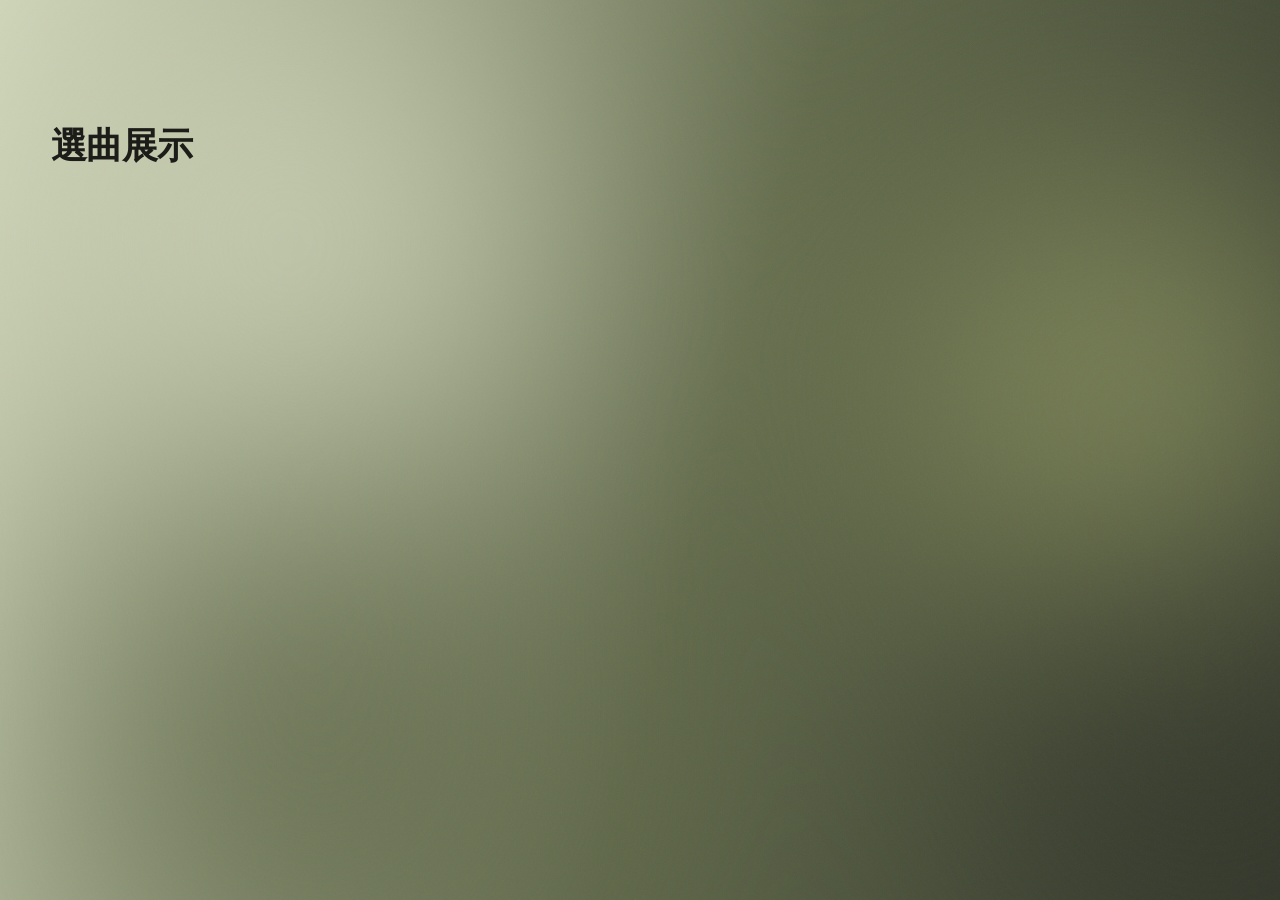
==== index.html @ 43f92fa0 "新增架構檔案" ====
<!DOCTYPE html>
<html lang="zh-Hant">
<head>
    <meta charset="UTF-8">
    <meta name="viewport" content="width=device-width, initial-scale=1">

    <title>選曲展示｜Playlists</title>

    <!-- 全站樣式（相對路徑，搬到 /repo/ 也不會壞） -->
    <link rel="stylesheet" href="style.css">

    <!-- 全站共用 JS：defer 讓它在 DOM 解析完才跑 -->
    <script src="main.js" defer></script>
</head>
<body>
     <!-- 流動漸變背景（純裝飾，對輔助技術隱藏） -->
    <div class="bg" aria-hidden="true">
        <div class="bg__blobs">
            <span class="bg__blob bg__blob--1"></span>
            <span class="bg__blob bg__blob--2"></span>
            <span class="bg__blob bg__blob--3"></span>
            <span class="bg__blob bg__blob--4"></span>
        </div>
        <div class="bg__grain"></div>
    </div>
    <main>
        <!-- 之後這裡放 04 hero 與 06 gallery -->
        <h1 style="padding: var(--space-3xl) var(--gutter);">
            選曲展示
        </h1>
    </main>

</body>
</html>
---- style.css ----
/* =========================================================
   STYLE.CSS 目錄
   ---------------------------------------------------------
   00  目錄（本區）
   01  Design Tokens（:root 變數）
   02  全域基底（reset / base）
   03  背景層（流動漸變 + 顆粒）
   —— 以下之後陸續補上 ——
   04  版面容器（wrap / gutter）
   05  導覽列 nav
   06  首頁 hero
   07  playlist 網格 gallery
   08  頁尾 footer strip
   09  playlist 內頁
   10  View Transitions 頁面切換
   ========================================================= */


/* =========================================================
   01  DESIGN TOKENS
   —— 顏色、字體、間距全部集中在這；改一處全站生效 ——
   ========================================================= */

:root {

    /* --- 顏色：用「空格分隔的 RGB」存原始值，方便之後加透明度 --- */
    /* 例：rgb(var(--c-ink-rgb) / .6) 就能拿到 60% 透明的墨色 */
    --c-ink-rgb: 28 28 24;         /* 溫黑（文字） */
    --c-paper-rgb: 243 241 231;    /* 米白（背景） */
    --c-accent-rgb: 144 153 100;   /* 主色：橄欖綠 #909964 */

    /* 語意化顏色（實際使用這幾個，不要直接用上面的 -rgb） */
    --c-ink: rgb(var(--c-ink-rgb));
    --c-paper: rgb(var(--c-paper-rgb));
    --c-accent: rgb(var(--c-accent-rgb));
    --c-accent-deep: rgb(114 122 74);            /* 主色加深，hover 用 */
    --c-muted: rgb(var(--c-ink-rgb) / .62);      /* 次要文字 */
    --c-line: rgb(var(--c-ink-rgb) / .14);       /* 分隔線 / 邊框 */

    /* --- 字體：先用系統字代用，之後換 webfont 只改這兩行 --- */
    /* 建議之後：display 換 grotesque（如 Space Grotesk / Anton）；body 換 Inter */
    --ff-display: "Helvetica Neue", "Arial Narrow", Arial, sans-serif;
    --ff-body: system-ui, -apple-system, "Segoe UI", Roboto, Helvetica, Arial, sans-serif;

    /* --- 字級：clamp 流動縮放（最小 → 隨 vw 放大 → 觸頂維持） --- */
    --fs-100: clamp(0.8rem, 0.77rem + 0.15vw, 0.875rem);    /* caption / 小標 */
    --fs-200: clamp(1rem, 0.95rem + 0.25vw, 1.125rem);      /* 內文 */
    --fs-300: clamp(1.25rem, 1.1rem + 0.75vw, 1.75rem);     /* 小標題 */
    --fs-400: clamp(1.75rem, 1.3rem + 2.2vw, 3rem);         /* 區塊標題 h2 */
    --fs-display: clamp(3rem, 1.5rem + 7.5vw, 9rem);        /* hero 大字 */

    /* --- 間距：固定微間距（不隨螢幕縮放） --- */
    --space-2xs: 0.25rem;   /* 4px */
    --space-xs: 0.5rem;     /* 8px */
    --space-sm: 0.75rem;    /* 12px */
    --space-md: 1rem;       /* 16px */

    /* --- 間距：流動間距（隨 vw 等比縮放；一條 clamp 吃桌機＋手機） --- */
    --space-lg: clamp(1.5rem, 4vw, 2.5rem);
    --space-xl: clamp(2rem, 6vw, 4rem);
    --space-2xl: clamp(3rem, 8vw, 6rem);
    --space-3xl: clamp(4rem, 10vw, 8rem);

    /* --- 版面 --- */
    --wrap-max: 1600px;                      /* 內容最大寬 */
    --gutter: clamp(1.25rem, 4vw, 4rem);     /* 頁面左右留白 */
    --radius: 2px;                           /* editorial 偏方正，圓角很小 */

    /* --- 動畫 --- */
    --ease-out: cubic-bezier(.22, 1, .36, 1);   /* 全站慣用緩動 */
    --dur: 0.6s;                                /* 頁面切換 / 主要動效時長 */

    /* --- 背景：流動漸變 + 顆粒（03 章用） --- */
    --bg-1: rgb(206 212 184);            /* 最亮：淺鼠尾草 */
    --bg-2: rgb(144 153 100);            /* 主色橄欖 */
    --bg-3: rgb(96 104 74);              /* 中深橄欖 */
    --bg-4: rgb(52 56 44);               /* 最深：墨橄欖（右下暗角） */

    --bg-drift: 5s;                     /* 漂移週期：越大越慢越優雅 */
    --bg-blur: clamp(40px, 9vw, 120px);  /* 模糊量：越大越像霧、色團融得越勻 */
    --grain-opacity: 0.16;               /* 顆粒濃度：0 = 全無，0.2 = 很明顯 */

    --grain-drift: 9s;    /* 顆粒游動週期：越大越慢、越「微微」 */
}


/* =========================================================
   02  全域基底（reset / base）
   ========================================================= */

*,
*::before,
*::after {
    box-sizing: border-box;
}

html {
    -webkit-text-size-adjust: 100%;
    scroll-behavior: smooth;
}

body {
    margin: 0;
    background-color: var(--c-paper);
    color: var(--c-ink);
    font-family: var(--ff-body);
    font-size: var(--fs-200);
    line-height: 1.5;
    -webkit-font-smoothing: antialiased;
    text-rendering: optimizeLegibility;
}

/* 標題預設用 display 字體、行高收緊、字距微縮（雜誌大字感） */
h1,
h2,
h3 {
    margin: 0;
    font-family: var(--ff-display);
    font-weight: 700;
    line-height: 1.02;
    letter-spacing: -0.02em;
}

p {
    margin: 0;
}

/* 圖片 / 影片一律 block，避免底部空隙；不超出容器 */
img,
video {
    display: block;
    max-width: 100%;
    height: auto;
}

a {
    color: inherit;
    text-decoration: none;
}

/* 選取顏色帶主色 */
::selection {
    background-color: rgb(var(--c-accent-rgb) / .3);
}

/* 尊重系統「減少動態」偏好：全站動畫幾乎關閉 */
@media (prefers-reduced-motion: reduce) {

    html {
        scroll-behavior: auto;
    }

    *,
    *::before,
    *::after {
        animation-duration: 0.001ms !important;
        animation-iteration-count: 1 !important;
        transition-duration: 0.001ms !important;
    }
}


/* =========================================================
   03  背景層（流動漸變 + 顆粒）
   —— 固定滿版；幾顆大色團緩慢漂移，一次性模糊融成 mesh；
      上面蓋 SVG 顆粒。內容用 z-index 浮在它之上 ——
   ========================================================= */

/* 背景容器：釘滿整個視窗，沉在內容底下 */
.bg {
    position: fixed;
    inset: 0;
    z-index: 0;
    overflow: hidden;
    /* 打底斜向漸變：左上亮 → 右下暗（呼應 reference） */
    background: linear-gradient(105deg, var(--bg-1), var(--bg-3) 55%, var(--bg-4));
}

/* 色團群組：整組只做「一次」模糊，比每顆各自模糊省效能 */
.bg__blobs {
    position: absolute;
    inset: 0;
    filter: blur(var(--bg-blur));
}

/* 單顆色團：用 radial-gradient 讓邊緣自然淡出 */
.bg__blob {
    position: absolute;
    border-radius: 50%;
    background: radial-gradient(circle at center, currentColor, transparent 70%);
    will-change: transform;
}

/* 色團 1：淺色，左上，最大顆 */
.bg__blob--1 {
    top: -20%;
    left: -10%;
    width: 65vmax;
    height: 65vmax;
    color: var(--bg-1);
    animation: bgDriftA var(--bg-drift) ease-in-out infinite alternate;
}

/* 色團 2：主色橄欖，中右 */
.bg__blob--2 {
    top: 5%;
    right: -15%;
    width: 55vmax;
    height: 55vmax;
    color: var(--bg-2);
    animation: bgDriftB calc(var(--bg-drift) * 1.25) ease-in-out infinite alternate;
}

/* 色團 3：中深，左下 */
.bg__blob--3 {
    bottom: -25%;
    left: -5%;
    width: 60vmax;
    height: 60vmax;
    color: var(--bg-3);
    animation: bgDriftC calc(var(--bg-drift) * 1.5) ease-in-out infinite alternate;
}

/* 色團 4：最深，右下暗角，增加景深 */
.bg__blob--4 {
    bottom: -20%;
    right: -20%;
    width: 50vmax;
    height: 50vmax;
    color: var(--bg-4);
    animation: bgDriftD calc(var(--bg-drift) * 1.1) ease-in-out infinite alternate;
}

/* 顆粒層：SVG feTurbulence 雜訊，用 soft-light 疊在色團上；緩慢微幅游動 */
.bg__grain {
    position: absolute;
    inset: -6%;                  /* 外擴一點，位移時不會露出邊緣 */
    opacity: var(--grain-opacity);
    mix-blend-mode: soft-light;
    background-image: url("data:image/svg+xml,%3Csvg%20xmlns='http://www.w3.org/2000/svg'%20width='160'%20height='160'%3E%3Cfilter%20id='n'%3E%3CfeTurbulence%20type='fractalNoise'%20baseFrequency='1.8'%20numOctaves='2'%20stitchTiles='stitch'/%3E%3C/filter%3E%3Crect%20width='100%25'%20height='100%25'%20filter='url(%23n)'/%3E%3C/svg%3E");
    background-repeat: repeat;
    background-size: 160px 160px;
    will-change: transform;
    animation: grainDrift var(--grain-drift) ease-in-out infinite;
}

/* 內容浮在背景之上 */
main {
    position: relative;
    z-index: 1;
}

/* 分頁被切走時，色團與顆粒一起暫停（省電，由 main.js 加上 .is-paused） */
.bg.is-paused .bg__blob,
.bg.is-paused .bg__grain {
    animation-play-state: paused;
}

/* 色團漂移路徑：各自不同，避免同步、才有「自然流動」感 */
@keyframes bgDriftA {

    from {
        transform: translate(0, 0) scale(1);
    }

    to {
        transform: translate(8%, 6%) scale(1.15);
    }
}

@keyframes bgDriftB {

    from {
        transform: translate(0, 0) scale(1.1);
    }

    to {
        transform: translate(-10%, 8%) scale(1);
    }
}

@keyframes bgDriftC {

    from {
        transform: translate(0, 0) scale(1);
    }

    to {
        transform: translate(6%, -8%) scale(1.2);
    }
}

@keyframes bgDriftD {

    from {
        transform: translate(0, 0) scale(1.05);
    }

    to {
        transform: translate(-8%, -6%) scale(1.15);
    }
}

/* 顆粒游動：小幅度、繞一小圈回原點（用 % 相對自身尺寸，幅度很小） */
@keyframes grainDrift {

    0% {
        transform: translate3d(0, 0, 0);
    }

    25% {
        transform: translate3d(-1.5%, -1%, 0);
    }

    50% {
        transform: translate3d(1%, -1.8%, 0);
    }

    75% {
        transform: translate3d(-0.8%, 1.2%, 0);
    }

    100% {
        transform: translate3d(0, 0, 0);
    }
}
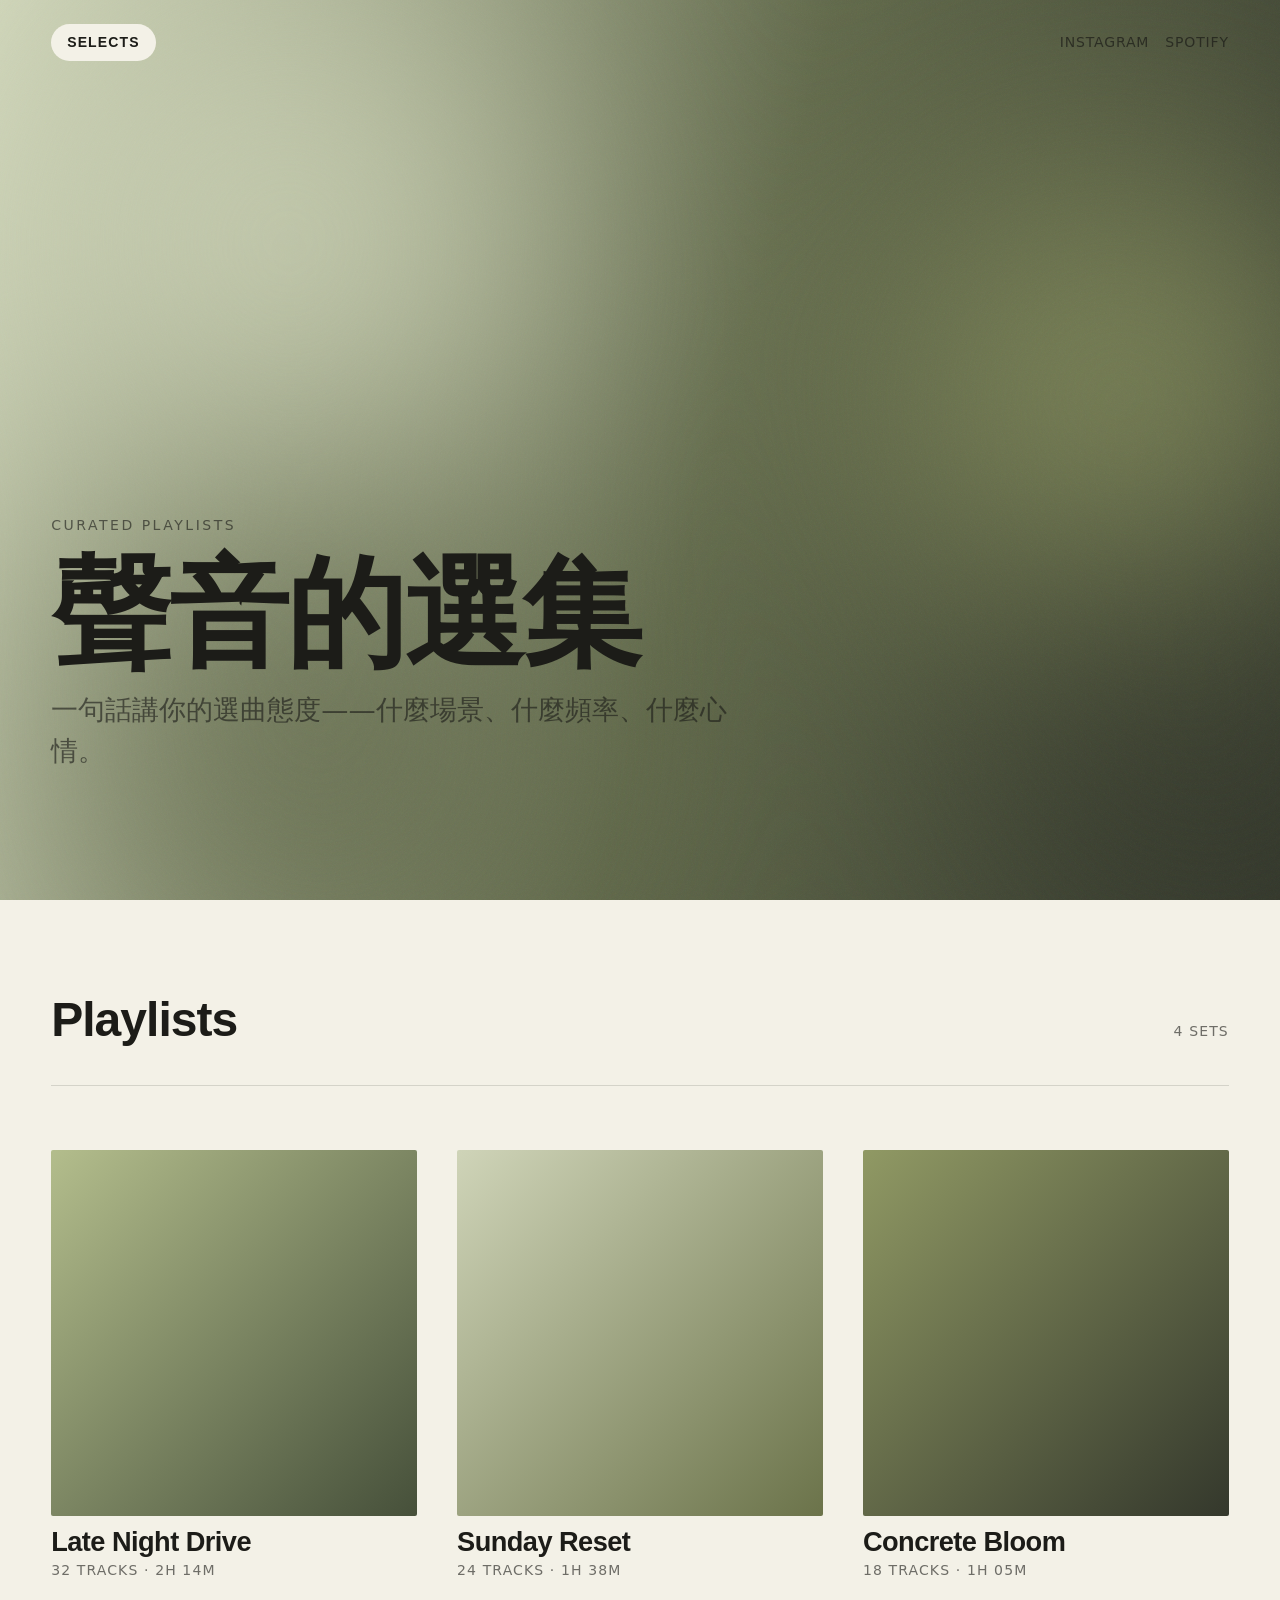
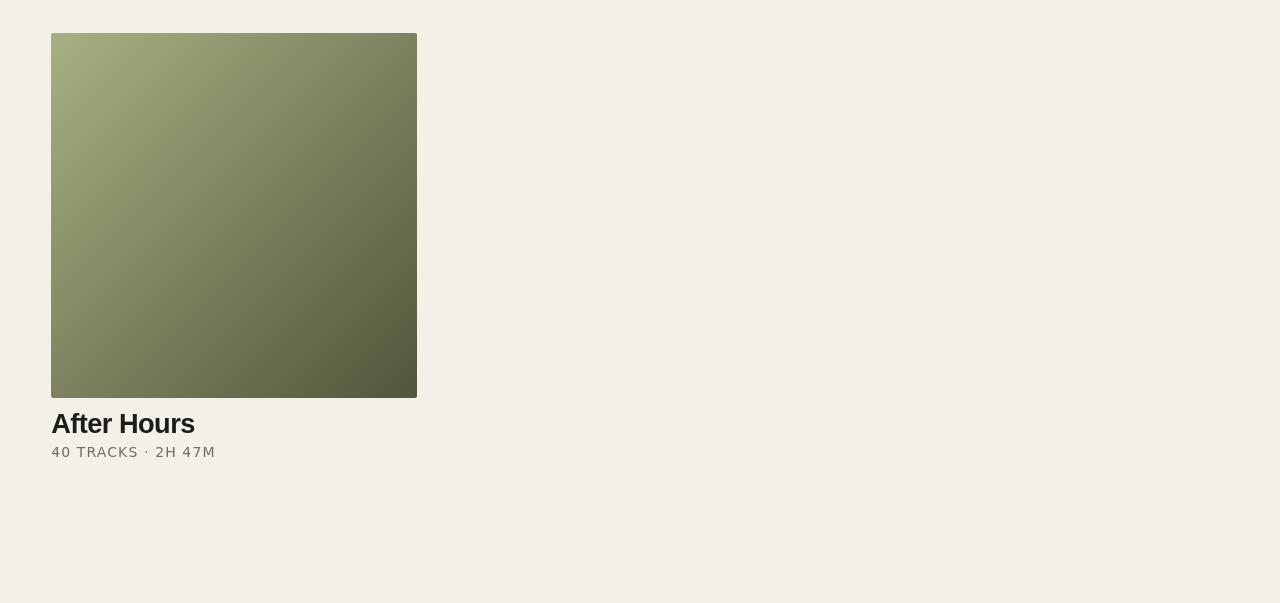
==== commit a07ab33c: "版面調整" ====
--- a/index.html
+++ b/index.html
@@ -3,17 +3,14 @@
 <head>
     <meta charset="UTF-8">
     <meta name="viewport" content="width=device-width, initial-scale=1">
-
-    <title>選曲展示｜Playlists</title>
-
+    <title>juice.sth</title>
     <!-- 全站樣式（相對路徑，搬到 /repo/ 也不會壞） -->
     <link rel="stylesheet" href="style.css">
-
     <!-- 全站共用 JS：defer 讓它在 DOM 解析完才跑 -->
     <script src="main.js" defer></script>
 </head>
 <body>
-     <!-- 流動漸變背景（純裝飾，對輔助技術隱藏） -->
+    <!-- 流動漸變背景（純裝飾，對輔助技術隱藏） -->
     <div class="bg" aria-hidden="true">
         <div class="bg__blobs">
             <span class="bg__blob bg__blob--1"></span>
@@ -23,12 +20,61 @@
         </div>
         <div class="bg__grain"></div>
     </div>
+    <!-- 導覽列 -->
+    <header class="nav">
+        <!-- 品牌名：改成你的站名 -->
+        <a class="nav__brand" href="index.html">Selects</a>
+        <!-- 外部連結：把 href 換成你的 IG / Spotify 網址 -->
+        <nav class="nav__links" aria-label="外部連結">
+            <a href="#" target="_blank" rel="noopener">Instagram</a>
+            <a href="#" target="_blank" rel="noopener">Spotify</a>
+        </nav>
+    </header>
     <main>
-        <!-- 之後這裡放 04 hero 與 06 gallery -->
-        <h1 style="padding: var(--space-3xl) var(--gutter);">
-            選曲展示
-        </h1>
+        <section class="hero wrap">
+            <p class="hero__eyebrow">Curated playlists</p>
+            <h1 class="hero__title">聲音的選集</h1>
+            <p class="hero__lede">
+                一句話講你的選曲態度——什麼場景、什麼頻率、什麼心情。
+            </p>
+        </section>
+        <section class="wrap">
+            <div class="section-head">
+                <h2>Playlists</h2>
+                <span class="section-head__count">4 sets</span>
+            </div>
+            <div class="gallery">
+                <!-- 卡片：之後每個 playlist 一張，複製改內容即可 -->
+                <a class="card" href="playlist-demo.html">
+                    <div class="card__cover" style="--cover: linear-gradient(135deg, #b3bd8c, #46503a);"></div>
+                    <div class="card__body">
+                        <h3 class="card__title">Late Night Drive</h3>
+                        <p class="card__meta">32 tracks · 2h 14m</p>
+                    </div>
+                </a>
+                <a class="card" href="playlist-demo.html">
+                    <div class="card__cover" style="--cover: linear-gradient(135deg, #cfd4b8, #6b734a);"></div>
+                    <div class="card__body">
+                        <h3 class="card__title">Sunday Reset</h3>
+                        <p class="card__meta">24 tracks · 1h 38m</p>
+                    </div>
+                </a>
+                <a class="card" href="playlist-demo.html">
+                    <div class="card__cover" style="--cover: linear-gradient(135deg, #909964, #34382c);"></div>
+                    <div class="card__body">
+                        <h3 class="card__title">Concrete Bloom</h3>
+                        <p class="card__meta">18 tracks · 1h 05m</p>
+                    </div>
+                </a>
+                <a class="card" href="playlist-demo.html">
+                    <div class="card__cover" style="--cover: linear-gradient(135deg, #a7b083, #52563a);"></div>
+                    <div class="card__body">
+                        <h3 class="card__title">After Hours</h3>
+                        <p class="card__meta">40 tracks · 2h 47m</p>
+                    </div>
+                </a>
+            </div>
+        </section>
     </main>
-
 </body>
 </html>
--- a/style.css
+++ b/style.css
@@ -5,14 +5,12 @@
    01  Design Tokens（:root 變數）
    02  全域基底（reset / base）
    03  背景層（流動漸變 + 顆粒）
-   —— 以下之後陸續補上 ——
    04  版面容器（wrap / gutter）
    05  導覽列 nav
    06  首頁 hero
    07  playlist 網格 gallery
-   08  頁尾 footer strip
-   09  playlist 內頁
-   10  View Transitions 頁面切換
+   08  playlist 內頁
+   09  View Transitions 頁面切換
    ========================================================= */
 
 
@@ -69,6 +67,7 @@
     /* --- 動畫 --- */
     --ease-out: cubic-bezier(.22, 1, .36, 1);   /* 全站慣用緩動 */
     --dur: 0.6s;                                /* 頁面切換 / 主要動效時長 */
+    --vt-shift: clamp(1.5rem, 5vh, 4rem);   /* 切換時內容位移量 */
 
     /* --- 背景：流動漸變 + 顆粒（03 章用） --- */
     --bg-1: rgb(206 212 184);            /* 最亮：淺鼠尾草 */
@@ -174,6 +173,7 @@
     overflow: hidden;
     /* 打底斜向漸變：左上亮 → 右下暗（呼應 reference） */
     background: linear-gradient(105deg, var(--bg-1), var(--bg-3) 55%, var(--bg-4));
+    view-transition-name: bg;   /* 切換時背景釘住不動、維持連續 */
 }
 
 /* 色團群組：整組只做「一次」模糊，比每顆各自模糊省效能 */
@@ -323,4 +323,447 @@
     100% {
         transform: translate3d(0, 0, 0);
     }
+}
+
+
+/* =========================================================
+   04  版面容器（wrap / gutter）
+   —— 置中、限制最大寬、左右留白統一 ——
+   ========================================================= */
+
+.wrap {
+    width: 100%;
+    max-width: var(--wrap-max);
+    margin-inline: auto;
+    padding-inline: var(--gutter);
+}
+
+
+/* =========================================================
+   05  導覽列 nav
+   —— 釘在最上方、透明底讓漸變透出；品牌做成膠囊 pill ——
+   ========================================================= */
+
+.nav {
+    position: fixed;
+    top: 0;
+    left: 0;
+    right: 0;
+    z-index: 10;
+    display: flex;
+    align-items: center;
+    justify-content: space-between;
+    gap: var(--space-md);
+    padding: clamp(0.9rem, 2vw, 1.5rem) var(--gutter);
+    view-transition-name: nav;   /* 切頁時釘最上層（第 10 章會用到） */
+}
+
+/* 品牌膠囊：米白底、墨字，呼應 reference 的白色 pill */
+.nav__brand {
+    display: inline-flex;
+    align-items: center;
+    padding: var(--space-xs) var(--space-md);
+    border-radius: 999px;
+    background-color: var(--c-paper);
+    color: var(--c-ink);
+    font-family: var(--ff-display);
+    font-weight: 700;
+    font-size: var(--fs-100);
+    letter-spacing: 0.08em;
+    text-transform: uppercase;
+    transition: background-color var(--dur) var(--ease-out);
+}
+
+.nav__brand:hover {
+    background-color: var(--c-accent);
+}
+
+/* 右側外部連結：小字、大寫、字距拉開 */
+.nav__links {
+    display: flex;
+    gap: var(--space-md);
+    font-size: var(--fs-100);
+    letter-spacing: 0.06em;
+    text-transform: uppercase;
+}
+
+.nav__links a {
+    color: var(--c-ink);
+    opacity: 0.7;
+    transition: opacity var(--dur) var(--ease-out);
+}
+
+.nav__links a:hover {
+    opacity: 1;
+}
+
+
+/* =========================================================
+   06  首頁 hero
+   —— 滿版高度、大字靠下對齊（雜誌封面感） ——
+   ========================================================= */
+
+.hero {
+    display: flex;
+    flex-direction: column;
+    justify-content: flex-end;
+    min-height: 100vh;      /* 舊瀏覽器後備 */
+    min-height: 100svh;     /* 手機以「動態視窗高」為準，避免被網址列蓋到 */
+    padding-block: var(--space-3xl);
+    gap: var(--space-md);
+}
+
+/* 小標（eyebrow）：大寫、字距拉很開 */
+.hero__eyebrow {
+    font-size: var(--fs-100);
+    letter-spacing: 0.18em;
+    text-transform: uppercase;
+    color: var(--c-muted);
+}
+
+/* 主標：hero 大字，限制每行字數讓它斷得漂亮 */
+.hero__title {
+    font-size: var(--fs-display);
+    max-width: 14ch;
+}
+
+/* 導言：次要色、限制寬度好閱讀 */
+.hero__lede {
+    max-width: 42ch;
+    font-size: var(--fs-300);
+    color: var(--c-muted);
+}
+
+
+/* =========================================================
+   07  playlist 網格 gallery
+   —— 響應式網格；卡片＝方形封面 + 標題 + meta ——
+   ========================================================= */
+
+/* 區塊標頭：左標題、右計數 */
+.section-head {
+    display: flex;
+    align-items: baseline;
+    justify-content: space-between;
+    gap: var(--space-md);
+    padding-top: var(--space-2xl);
+    padding-bottom: var(--space-lg);
+    border-bottom: 1px solid var(--c-line);
+}
+
+.section-head h2 {
+    font-size: var(--fs-400);
+}
+
+.section-head__count {
+    font-size: var(--fs-100);
+    letter-spacing: 0.08em;
+    text-transform: uppercase;
+    color: var(--c-muted);
+}
+
+/* 網格：欄寬自動填滿；min() 避免窄螢幕溢出，1fr 搭 minmax 防撐破 */
+.gallery {
+    display: grid;
+    grid-template-columns: repeat(auto-fill, minmax(min(100%, 300px), 1fr));
+    gap: var(--space-lg);
+    padding-block: var(--space-xl) var(--space-3xl);
+}
+
+/* 卡片：整張可點；min-width:0 是 Grid 防撐破的關鍵 */
+.card {
+    display: block;
+    min-width: 0;
+    transition: transform var(--dur) var(--ease-out);
+}
+
+.card:hover {
+    transform: translateY(-6px);
+}
+
+/* 封面：方形；佔位用漸變色塊（之後換成 <img>） */
+.card__cover {
+    position: relative;
+    aspect-ratio: 1 / 1;
+    overflow: hidden;
+    border-radius: var(--radius);
+    background: var(--cover, linear-gradient(135deg, var(--bg-2), var(--bg-4)));
+}
+
+/* 封面圖：aspect-ratio 放在 <img> 上、height:auto（避開 iOS Safari 的坑） */
+.card__cover img {
+    width: 100%;
+    height: auto;
+    aspect-ratio: 1 / 1;
+    object-fit: cover;
+    transition: transform var(--dur) var(--ease-out);
+}
+
+.card:hover .card__cover img {
+    transform: scale(1.04);
+}
+
+/* 卡片文字 */
+.card__body {
+    padding-block: var(--space-sm);
+}
+
+.card__title {
+    font-size: var(--fs-300);
+}
+
+.card__meta {
+    margin-top: var(--space-2xs);
+    font-size: var(--fs-100);
+    letter-spacing: 0.08em;
+    text-transform: uppercase;
+    color: var(--c-muted);
+}
+
+
+/* =========================================================
+   08  playlist 內頁
+   —— 上方：封面 + 介紹 + Spotify 播放器；下方：曲目清單 ——
+   ========================================================= */
+
+/* 內頁容器：頂部留白讓內容避開固定導覽列 */
+.playlist {
+    padding-top: var(--space-3xl);
+    padding-bottom: var(--space-3xl);
+}
+
+/* 返回連結 */
+.back {
+    display: inline-block;
+    margin-bottom: var(--space-lg);
+    font-size: var(--fs-100);
+    letter-spacing: 0.08em;
+    text-transform: uppercase;
+    color: var(--c-muted);
+    transition: color var(--dur) var(--ease-out);
+}
+
+.back:hover {
+    color: var(--c-ink);
+}
+
+/* 頭部：手機單欄；寬螢幕左封面右介紹 */
+.playlist__head {
+    display: grid;
+    grid-template-columns: 1fr;
+    gap: var(--space-xl);
+    padding-bottom: var(--space-2xl);
+}
+
+@media (min-width: 800px) {
+
+    .playlist__head {
+        /* 兩欄都用 minmax(0,1fr) 防止大圖撐破版面 */
+        grid-template-columns: minmax(0, 1fr) minmax(0, 1fr);
+        align-items: start;
+    }
+}
+
+/* 封面：方形；佔位漸變，之後換 <img> */
+.playlist__cover {
+    aspect-ratio: 1 / 1;
+    overflow: hidden;
+    border-radius: var(--radius);
+    background: var(--cover, linear-gradient(135deg, var(--bg-2), var(--bg-4)));
+}
+
+.playlist__cover img {
+    width: 100%;
+    height: auto;
+    aspect-ratio: 1 / 1;
+    object-fit: cover;
+}
+
+/* 介紹欄 */
+.playlist__intro .eyebrow {
+    font-size: var(--fs-100);
+    letter-spacing: 0.18em;
+    text-transform: uppercase;
+    color: var(--c-muted);
+}
+
+.playlist__title {
+    margin-block: var(--space-sm);
+    font-size: var(--fs-400);
+}
+
+.playlist__desc {
+    max-width: 46ch;
+    color: var(--c-muted);
+}
+
+.playlist__meta {
+    margin-top: var(--space-md);
+    font-size: var(--fs-100);
+    letter-spacing: 0.08em;
+    text-transform: uppercase;
+    color: var(--c-muted);
+}
+
+/* Spotify 播放器容器 */
+.playlist__player {
+    margin-top: var(--space-lg);
+}
+
+.playlist__player iframe {
+    display: block;
+    width: 100%;
+    border: 0;
+    border-radius: 12px;
+}
+
+/* 曲目清單 */
+.tracklist h2 {
+    padding-bottom: var(--space-md);
+    font-size: var(--fs-300);
+    border-bottom: 1px solid var(--c-line);
+}
+
+.tracklist__list {
+    margin: 0;
+    padding: 0;
+    list-style: none;
+}
+
+/* 單首：序號 | 曲名+演出者 | 時長 */
+.track {
+    display: grid;
+    grid-template-columns: 2.5ch minmax(0, 1fr) auto;
+    gap: var(--space-md);
+    align-items: baseline;
+    padding-block: var(--space-sm);
+    border-bottom: 1px solid var(--c-line);
+}
+
+.track__index {
+    color: var(--c-muted);
+    font-variant-numeric: tabular-nums;
+}
+
+.track__artist {
+    font-size: var(--fs-100);
+    color: var(--c-muted);
+}
+
+.track__time {
+    color: var(--c-muted);
+    font-variant-numeric: tabular-nums;
+}
+
+
+/* =========================================================
+   09  View Transitions 頁面切換
+   —— 進內頁上滑、回首頁下滑；導覽列與背景釘住不動 ——
+   ========================================================= */
+
+/* 開啟跨文件切換動畫（兩頁共用此檔，兩頁都會生效） */
+@view-transition {
+    navigation: auto;
+}
+
+/* 疊放層級：背景最底、內容中間、導覽列最上 */
+::view-transition-group(bg) {
+    z-index: 0;
+}
+
+::view-transition-group(root) {
+    z-index: 1;
+}
+
+::view-transition-group(nav) {
+    z-index: 100;
+}
+
+/* 導覽列與背景：切換時不動（不淡入淡出、維持連續） */
+::view-transition-old(nav),
+::view-transition-new(nav),
+::view-transition-old(bg),
+::view-transition-new(bg) {
+    animation: none;
+}
+
+/* forward（進內頁）：整頁內容往上滑 */
+html:active-view-transition-type(forward)::view-transition-old(root) {
+    animation: vtSlideUpOut var(--dur) var(--ease-out) both;
+}
+
+html:active-view-transition-type(forward)::view-transition-new(root) {
+    animation: vtSlideUpIn var(--dur) var(--ease-out) both;
+}
+
+/* back（回首頁 / 返回）：整頁內容往下滑 */
+html:active-view-transition-type(back)::view-transition-old(root) {
+    animation: vtSlideDownOut var(--dur) var(--ease-out) both;
+}
+
+html:active-view-transition-type(back)::view-transition-new(root) {
+    animation: vtSlideDownIn var(--dur) var(--ease-out) both;
+}
+
+/* 尊重「減少動態」：直接瞬間切換，不做位移 */
+@media (prefers-reduced-motion: reduce) {
+
+    ::view-transition-group(*),
+    ::view-transition-old(*),
+    ::view-transition-new(*) {
+        animation: none !important;
+    }
+}
+
+/* --- 切換用 keyframes --- */
+@keyframes vtSlideUpIn {
+
+    from {
+        opacity: 0;
+        transform: translateY(var(--vt-shift));
+    }
+
+    to {
+        opacity: 1;
+        transform: translateY(0);
+    }
+}
+
+@keyframes vtSlideUpOut {
+
+    from {
+        opacity: 1;
+        transform: translateY(0);
+    }
+
+    to {
+        opacity: 0;
+        transform: translateY(calc(var(--vt-shift) * -1));
+    }
+}
+
+@keyframes vtSlideDownIn {
+
+    from {
+        opacity: 0;
+        transform: translateY(calc(var(--vt-shift) * -1));
+    }
+
+    to {
+        opacity: 1;
+        transform: translateY(0);
+    }
+}
+
+@keyframes vtSlideDownOut {
+
+    from {
+        opacity: 1;
+        transform: translateY(0);
+    }
+
+    to {
+        opacity: 0;
+        transform: translateY(var(--vt-shift));
+    }
 }
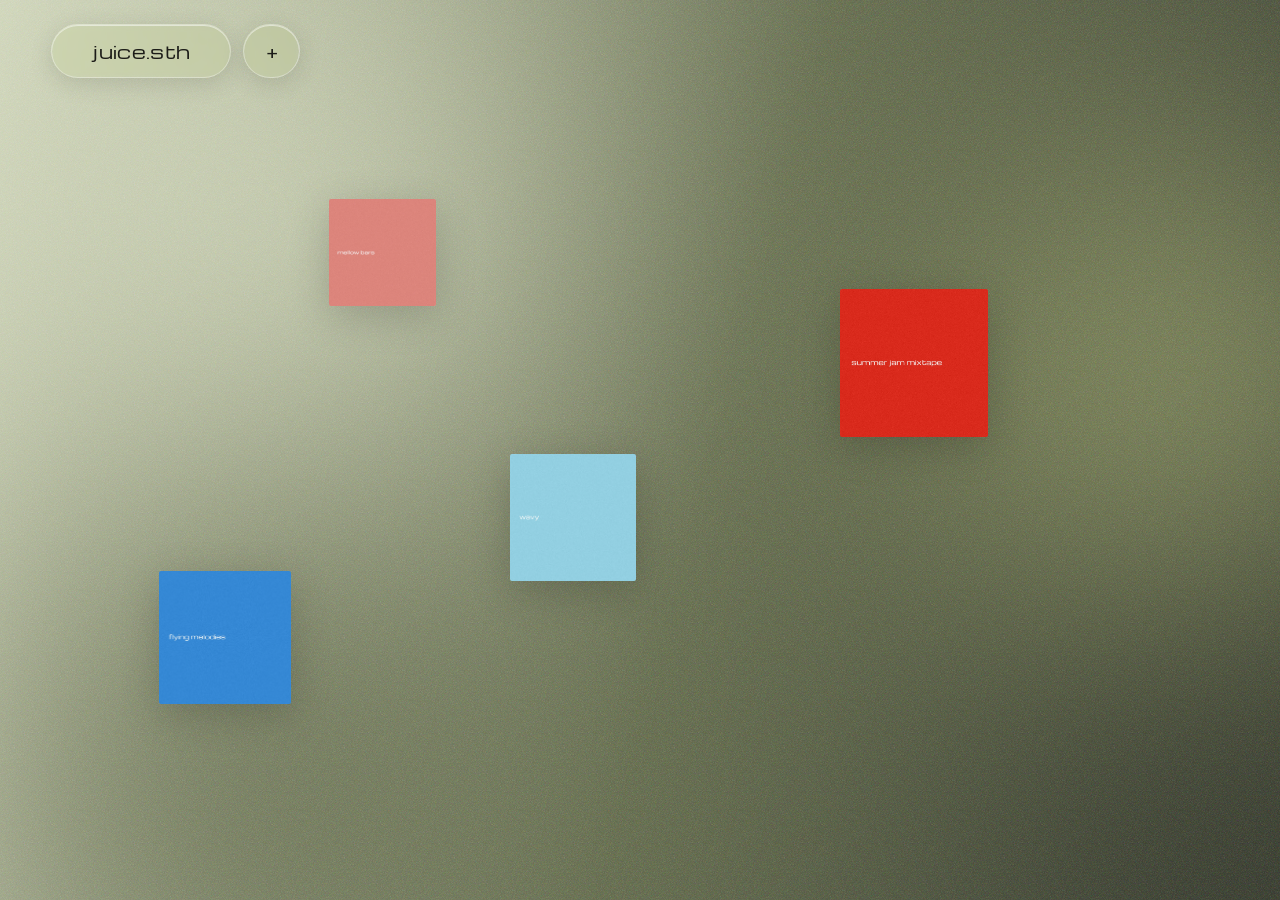
==== commit 950e2498: "超大改版" ====
--- a/index.html
+++ b/index.html
@@ -4,13 +4,14 @@
     <meta charset="UTF-8">
     <meta name="viewport" content="width=device-width, initial-scale=1">
     <title>juice.sth</title>
-    <!-- 全站樣式（相對路徑，搬到 /repo/ 也不會壞） -->
+    <link rel="preconnect" href="https://fonts.googleapis.com">
+    <link rel="preconnect" href="https://fonts.gstatic.com" crossorigin>
+    <link rel="stylesheet" href="https://fonts.googleapis.com/css2?family=Michroma&display=swap">
     <link rel="stylesheet" href="style.css">
-    <!-- 全站共用 JS：defer 讓它在 DOM 解析完才跑 -->
     <script src="main.js" defer></script>
 </head>
 <body>
-    <!-- 流動漸變背景（純裝飾，對輔助技術隱藏） -->
+    <!-- 流動漸變背景（固定不動，內容在上面左右滑動） -->
     <div class="bg" aria-hidden="true">
         <div class="bg__blobs">
             <span class="bg__blob bg__blob--1"></span>
@@ -20,61 +21,42 @@
         </div>
         <div class="bg__grain"></div>
     </div>
-    <!-- 導覽列 -->
+    <!-- 導覽列：品牌點擊回系列牆 -->
     <header class="nav">
-        <!-- 品牌名：改成你的站名 -->
-        <a class="nav__brand" href="index.html">Selects</a>
-        <!-- 外部連結：把 href 換成你的 IG / Spotify 網址 -->
-        <nav class="nav__links" aria-label="外部連結">
-            <a href="#" target="_blank" rel="noopener">Instagram</a>
-            <a href="#" target="_blank" rel="noopener">Spotify</a>
-        </nav>
+        <button class="glass nav__brand" type="button" data-home>juice.sth</button>
+            <div class="glass menu">
+                <span class="menu__plus" aria-hidden="true">+</span>
+                <div class="menu__links">
+                    <a href="https://www.instagram.com/juice.sth/?hl=en" target="_blank" rel="noopener">instagram</a>
+                    <a href="https://open.spotify.com/user/11157238419?si=534fa33070ce4a01" target="_blank" rel="noopener">spotify</a>
+                </div>
+            </div>
     </header>
-    <main>
-        <section class="hero wrap">
-            <p class="hero__eyebrow">Curated playlists</p>
-            <h1 class="hero__title">聲音的選集</h1>
-            <p class="hero__lede">
-                一句話講你的選曲態度——什麼場景、什麼頻率、什麼心情。
-            </p>
-        </section>
-        <section class="wrap">
-            <div class="section-head">
-                <h2>Playlists</h2>
-                <span class="section-head__count">4 sets</span>
-            </div>
-            <div class="gallery">
-                <!-- 卡片：之後每個 playlist 一張，複製改內容即可 -->
-                <a class="card" href="playlist-demo.html">
-                    <div class="card__cover" style="--cover: linear-gradient(135deg, #b3bd8c, #46503a);"></div>
-                    <div class="card__body">
-                        <h3 class="card__title">Late Night Drive</h3>
-                        <p class="card__meta">32 tracks · 2h 14m</p>
-                    </div>
-                </a>
-                <a class="card" href="playlist-demo.html">
-                    <div class="card__cover" style="--cover: linear-gradient(135deg, #cfd4b8, #6b734a);"></div>
-                    <div class="card__body">
-                        <h3 class="card__title">Sunday Reset</h3>
-                        <p class="card__meta">24 tracks · 1h 38m</p>
-                    </div>
-                </a>
-                <a class="card" href="playlist-demo.html">
-                    <div class="card__cover" style="--cover: linear-gradient(135deg, #909964, #34382c);"></div>
-                    <div class="card__body">
-                        <h3 class="card__title">Concrete Bloom</h3>
-                        <p class="card__meta">18 tracks · 1h 05m</p>
-                    </div>
-                </a>
-                <a class="card" href="playlist-demo.html">
-                    <div class="card__cover" style="--cover: linear-gradient(135deg, #a7b083, #52563a);"></div>
-                    <div class="card__body">
-                        <h3 class="card__title">After Hours</h3>
-                        <p class="card__meta">40 tracks · 2h 47m</p>
-                    </div>
-                </a>
-            </div>
-        </section>
+    <!-- 舞台：固定視窗大小、裁掉水平溢出 -->
+    <main class="stage">
+        <!-- 軌道：三面板並排，靠 --level 左右位移 -->
+        <div class="track" id="track">
+            <!-- 面板 0：系列牆（封面散佈） -->
+            <section class="panel" aria-label="所有系列">
+                <div class="scatter" id="scatter"></div>
+            </section>
+            <!-- 面板 1：該系列的所有 Volume -->
+            <section class="panel" aria-label="Volume 列表">
+                <header class="panel__head">
+                    <button class="back" type="button" data-back aria-label="返回系列牆">←</button>
+                    <h2 class="panel__title" id="seriesTitle"></h2>
+                </header>
+                <div class="volumes" id="volumes"></div>
+            </section>
+            <!-- 面板 2：Spotify 播放器 -->
+            <section class="panel" aria-label="播放器">
+                <header class="panel__head">
+                    <button class="back" type="button" data-back aria-label="返回 Volume 列表">←</button>
+                    <h2 class="panel__title" id="volumeTitle"></h2>
+                </header>
+                <div class="player" id="player"></div>
+            </section>
+        </div>
     </main>
 </body>
 </html>
--- a/style.css
+++ b/style.css
@@ -5,86 +5,84 @@
    01  Design Tokens（:root 變數）
    02  全域基底（reset / base）
    03  背景層（流動漸變 + 顆粒）
-   04  版面容器（wrap / gutter）
-   05  導覽列 nav
-   06  首頁 hero
-   07  playlist 網格 gallery
-   08  playlist 內頁
-   09  View Transitions 頁面切換
+   04  導覽列 nav
+   05  舞台 / 軌道 / 面板（水平滑動）
+   06  系列牆 scatter（面板 0）
+   07  面板頭部 + Volume 列表（面板 1）
+   08  播放器（面板 2）
    ========================================================= */
 
 
 /* =========================================================
    01  DESIGN TOKENS
-   —— 顏色、字體、間距全部集中在這；改一處全站生效 ——
    ========================================================= */
 
 :root {
-
-    /* --- 顏色：用「空格分隔的 RGB」存原始值，方便之後加透明度 --- */
-    /* 例：rgb(var(--c-ink-rgb) / .6) 就能拿到 60% 透明的墨色 */
-    --c-ink-rgb: 28 28 24;         /* 溫黑（文字） */
-    --c-paper-rgb: 243 241 231;    /* 米白（背景） */
-    --c-accent-rgb: 144 153 100;   /* 主色：橄欖綠 #909964 */
-
-    /* 語意化顏色（實際使用這幾個，不要直接用上面的 -rgb） */
+    /* --- 顏色（空格分隔 RGB，方便加透明度） --- */
+    --c-ink-rgb: 28 28 24;
+    --c-paper-rgb: 243 241 231;
+    --c-accent-rgb: 144 153 100;
+
     --c-ink: rgb(var(--c-ink-rgb));
     --c-paper: rgb(var(--c-paper-rgb));
     --c-accent: rgb(var(--c-accent-rgb));
-    --c-accent-deep: rgb(114 122 74);            /* 主色加深，hover 用 */
-    --c-muted: rgb(var(--c-ink-rgb) / .62);      /* 次要文字 */
-    --c-line: rgb(var(--c-ink-rgb) / .14);       /* 分隔線 / 邊框 */
-
-    /* --- 字體：先用系統字代用，之後換 webfont 只改這兩行 --- */
-    /* 建議之後：display 換 grotesque（如 Space Grotesk / Anton）；body 換 Inter */
-    --ff-display: "Helvetica Neue", "Arial Narrow", Arial, sans-serif;
-    --ff-body: system-ui, -apple-system, "Segoe UI", Roboto, Helvetica, Arial, sans-serif;
-
-    /* --- 字級：clamp 流動縮放（最小 → 隨 vw 放大 → 觸頂維持） --- */
-    --fs-100: clamp(0.8rem, 0.77rem + 0.15vw, 0.875rem);    /* caption / 小標 */
-    --fs-200: clamp(1rem, 0.95rem + 0.25vw, 1.125rem);      /* 內文 */
-    --fs-300: clamp(1.25rem, 1.1rem + 0.75vw, 1.75rem);     /* 小標題 */
-    --fs-400: clamp(1.75rem, 1.3rem + 2.2vw, 3rem);         /* 區塊標題 h2 */
-    --fs-display: clamp(3rem, 1.5rem + 7.5vw, 9rem);        /* hero 大字 */
-
-    /* --- 間距：固定微間距（不隨螢幕縮放） --- */
-    --space-2xs: 0.25rem;   /* 4px */
-    --space-xs: 0.5rem;     /* 8px */
-    --space-sm: 0.75rem;    /* 12px */
-    --space-md: 1rem;       /* 16px */
-
-    /* --- 間距：流動間距（隨 vw 等比縮放；一條 clamp 吃桌機＋手機） --- */
+    --c-accent-deep: rgb(114 122 74);
+    --c-muted: rgb(var(--c-ink-rgb) / .62);
+    --c-line: rgb(var(--c-ink-rgb) / .14);
+
+    /* --- 字體 --- */
+    /* --ff-display: ui-monospace, "SF Mono", "SFMono-Regular", Menlo, Monaco, monospace;
+    --ff-body: ui-monospace, "SF Mono", "SFMono-Regular", Menlo, Monaco, monospace; */
+    --ff-display: "Michroma", ui-monospace, "SF Mono", Menlo, monospace;
+    --ff-body: "Michroma", ui-monospace, "SF Mono", Menlo, monospace;
+
+
+    /* --- 字級：clamp 流動縮放 --- */
+    --fs-100: clamp(0.8rem, 0.77rem + 0.15vw, 0.875rem);
+    --fs-200: clamp(1rem, 0.95rem + 0.25vw, 1.125rem);
+    --fs-300: clamp(1.25rem, 1.1rem + 0.75vw, 1.75rem);
+    --fs-400: clamp(1.75rem, 1.3rem + 2.2vw, 3rem);
+    --fs-display: clamp(3rem, 1.5rem + 7.5vw, 9rem);
+
+    /* --- 間距：固定微間距 --- */
+    --space-2xs: 0.25rem;
+    --space-xs: 0.5rem;
+    --space-sm: 0.75rem;
+    --space-md: 1rem;
+
+    /* --- 間距：流動間距 --- */
     --space-lg: clamp(1.5rem, 4vw, 2.5rem);
     --space-xl: clamp(2rem, 6vw, 4rem);
     --space-2xl: clamp(3rem, 8vw, 6rem);
     --space-3xl: clamp(4rem, 10vw, 8rem);
 
     /* --- 版面 --- */
-    --wrap-max: 1600px;                      /* 內容最大寬 */
-    --gutter: clamp(1.25rem, 4vw, 4rem);     /* 頁面左右留白 */
-    --radius: 2px;                           /* editorial 偏方正，圓角很小 */
+    --gutter: clamp(1.25rem, 4vw, 4rem);
+    --nav-h: clamp(3.5rem, 8vh, 5.5rem);     /* 面板頂部留白＝導覽列高度 */
+    --pill-h: clamp(2.6rem, 4.5vw, 3.4rem);   /* 導覽泡泡高度（越大越大顆） */
+    --radius: 2px;
+    --page-max: 720px;     /* 內頁容器最大寬（各頁一致） */
 
     /* --- 動畫 --- */
-    --ease-out: cubic-bezier(.22, 1, .36, 1);   /* 全站慣用緩動 */
-    --dur: 0.6s;                                /* 頁面切換 / 主要動效時長 */
-    --vt-shift: clamp(1.5rem, 5vh, 4rem);   /* 切換時內容位移量 */
-
-    /* --- 背景：流動漸變 + 顆粒（03 章用） --- */
-    --bg-1: rgb(206 212 184);            /* 最亮：淺鼠尾草 */
-    --bg-2: rgb(144 153 100);            /* 主色橄欖 */
-    --bg-3: rgb(96 104 74);              /* 中深橄欖 */
-    --bg-4: rgb(52 56 44);               /* 最深：墨橄欖（右下暗角） */
-
-    --bg-drift: 5s;                     /* 漂移週期：越大越慢越優雅 */
-    --bg-blur: clamp(40px, 9vw, 120px);  /* 模糊量：越大越像霧、色團融得越勻 */
-    --grain-opacity: 0.16;               /* 顆粒濃度：0 = 全無，0.2 = 很明顯 */
-
-    --grain-drift: 9s;    /* 顆粒游動週期：越大越慢、越「微微」 */
-}
-
-
-/* =========================================================
-   02  全域基底（reset / base）
+    --ease-out: cubic-bezier(.22, 1, .36, 1);
+    --dur: 0.6s;                             /* hover / 小動效 */
+    --slide-dur: 1.0s;                       /* 面板左右滑動時長（越大越滑順） */
+
+    /* --- 背景：流動漸變 + 顆粒 --- */
+    --bg-1: rgb(206 212 184);
+    --bg-2: rgb(144 153 100);
+    --bg-3: rgb(96 104 74);
+    --bg-4: rgb(52 56 44);
+    --bg-drift: 30s;      /* 色團漂移週期（越大越慢越高級） */
+    --bg-rotate: 46s;     /* 整個色場緩慢旋轉/呼吸週期 */
+    --bg-blur: clamp(40px, 9vw, 120px);
+    --grain-opacity: 0.78;                   /* 顆粒濃度 */
+    --grain-drift: 9s;
+}
+
+
+/* =========================================================
+   02  全域基底
    ========================================================= */
 
 *,
@@ -95,7 +93,6 @@
 
 html {
     -webkit-text-size-adjust: 100%;
-    scroll-behavior: smooth;
 }
 
 body {
@@ -109,13 +106,10 @@
     text-rendering: optimizeLegibility;
 }
 
-/* 標題預設用 display 字體、行高收緊、字距微縮（雜誌大字感） */
-h1,
-h2,
-h3 {
+h1, h2, h3 {
     margin: 0;
     font-family: var(--ff-display);
-    font-weight: 700;
+    font-weight: 400;
     line-height: 1.02;
     letter-spacing: -0.02em;
 }
@@ -124,31 +118,18 @@
     margin: 0;
 }
 
-/* 圖片 / 影片一律 block，避免底部空隙；不超出容器 */
-img,
-video {
+img, video {
     display: block;
     max-width: 100%;
     height: auto;
 }
 
-a {
-    color: inherit;
-    text-decoration: none;
-}
-
-/* 選取顏色帶主色 */
 ::selection {
     background-color: rgb(var(--c-accent-rgb) / .3);
 }
 
-/* 尊重系統「減少動態」偏好：全站動畫幾乎關閉 */
+/* 尊重系統「減少動態」：滑動與漂移幾乎關閉 */
 @media (prefers-reduced-motion: reduce) {
-
-    html {
-        scroll-behavior: auto;
-    }
-
     *,
     *::before,
     *::after {
@@ -160,38 +141,63 @@
 
 
 /* =========================================================
-   03  背景層（流動漸變 + 顆粒）
-   —— 固定滿版；幾顆大色團緩慢漂移，一次性模糊融成 mesh；
-      上面蓋 SVG 顆粒。內容用 z-index 浮在它之上 ——
-   ========================================================= */
-
-/* 背景容器：釘滿整個視窗，沉在內容底下 */
+   03  背景層（固定漸變 + 游動顆粒）
+   —— 色團固定只負責上色；只有顆粒緩慢游動 ——
+   ========================================================= */
+
+/* 讓背景色變數可平滑過渡（hover 封面時變色用） */
+@property --bg-1 {
+    syntax: "<color>";
+    inherits: true;
+    initial-value: #ced4b8;
+}
+
+@property --bg-2 {
+    syntax: "<color>";
+    inherits: true;
+    initial-value: #909964;
+}
+
+@property --bg-3 {
+    syntax: "<color>";
+    inherits: true;
+    initial-value: #60684a;
+}
+
+@property --bg-4 {
+    syntax: "<color>";
+    inherits: true;
+    initial-value: #34382c;
+}
+
 .bg {
     position: fixed;
     inset: 0;
     z-index: 0;
     overflow: hidden;
-    /* 打底斜向漸變：左上亮 → 右下暗（呼應 reference） */
     background: linear-gradient(105deg, var(--bg-1), var(--bg-3) 55%, var(--bg-4));
-    view-transition-name: bg;   /* 切換時背景釘住不動、維持連續 */
-}
-
-/* 色團群組：整組只做「一次」模糊，比每顆各自模糊省效能 */
+    transition: --bg-1 var(--dur) var(--ease-out),
+                --bg-2 var(--dur) var(--ease-out),
+                --bg-3 var(--dur) var(--ease-out),
+                --bg-4 var(--dur) var(--ease-out);
+}
+
+/* 色團群組：一次性模糊 + 整體極慢旋轉呼吸（放大避免旋轉露出邊角） */
 .bg__blobs {
     position: absolute;
     inset: 0;
     filter: blur(var(--bg-blur));
-}
-
-/* 單顆色團：用 radial-gradient 讓邊緣自然淡出 */
+    transform: scale(1.12);
+    animation: bgRotate var(--bg-rotate) ease-in-out infinite alternate;
+    will-change: transform;
+}
+
 .bg__blob {
     position: absolute;
     border-radius: 50%;
     background: radial-gradient(circle at center, currentColor, transparent 70%);
-    will-change: transform;
-}
-
-/* 色團 1：淺色，左上，最大顆 */
+}
+
 .bg__blob--1 {
     top: -20%;
     left: -10%;
@@ -201,147 +207,119 @@
     animation: bgDriftA var(--bg-drift) ease-in-out infinite alternate;
 }
 
-/* 色團 2：主色橄欖，中右 */
 .bg__blob--2 {
     top: 5%;
     right: -15%;
     width: 55vmax;
     height: 55vmax;
     color: var(--bg-2);
-    animation: bgDriftB calc(var(--bg-drift) * 1.25) ease-in-out infinite alternate;
-}
-
-/* 色團 3：中深，左下 */
+    animation: bgDriftB calc(var(--bg-drift) * 1.3) ease-in-out infinite alternate;
+}
+
 .bg__blob--3 {
     bottom: -25%;
     left: -5%;
     width: 60vmax;
     height: 60vmax;
     color: var(--bg-3);
-    animation: bgDriftC calc(var(--bg-drift) * 1.5) ease-in-out infinite alternate;
-}
-
-/* 色團 4：最深，右下暗角，增加景深 */
+    animation: bgDriftC calc(var(--bg-drift) * 1.6) ease-in-out infinite alternate;
+}
+
 .bg__blob--4 {
     bottom: -20%;
     right: -20%;
     width: 50vmax;
     height: 50vmax;
     color: var(--bg-4);
-    animation: bgDriftD calc(var(--bg-drift) * 1.1) ease-in-out infinite alternate;
-}
-
-/* 顆粒層：SVG feTurbulence 雜訊，用 soft-light 疊在色團上；緩慢微幅游動 */
+    animation: bgDriftD calc(var(--bg-drift) * 1.15) ease-in-out infinite alternate;
+}
+
+/* 顆粒：唯一會動的層；低頻雜訊 + 下採樣讓顆粒細緻 */
 .bg__grain {
     position: absolute;
-    inset: -6%;                  /* 外擴一點，位移時不會露出邊緣 */
+    inset: -6%;
     opacity: var(--grain-opacity);
     mix-blend-mode: soft-light;
-    background-image: url("data:image/svg+xml,%3Csvg%20xmlns='http://www.w3.org/2000/svg'%20width='160'%20height='160'%3E%3Cfilter%20id='n'%3E%3CfeTurbulence%20type='fractalNoise'%20baseFrequency='1.8'%20numOctaves='2'%20stitchTiles='stitch'/%3E%3C/filter%3E%3Crect%20width='100%25'%20height='100%25'%20filter='url(%23n)'/%3E%3C/svg%3E");
+    background-image: url("data:image/svg+xml,%3Csvg%20xmlns='http://www.w3.org/2000/svg'%20width='200'%20height='200'%3E%3Cfilter%20id='n'%3E%3CfeTurbulence%20type='fractalNoise'%20baseFrequency='0.7'%20numOctaves='3'%20stitchTiles='stitch'/%3E%3C/filter%3E%3Crect%20width='100%25'%20height='100%25'%20filter='url(%23n)'/%3E%3C/svg%3E");
     background-repeat: repeat;
-    background-size: 160px 160px;
+    background-size: 110px 110px;
     will-change: transform;
     animation: grainDrift var(--grain-drift) ease-in-out infinite;
 }
 
-/* 內容浮在背景之上 */
-main {
-    position: relative;
-    z-index: 1;
-}
-
-/* 分頁被切走時，色團與顆粒一起暫停（省電，由 main.js 加上 .is-paused） */
+/* 分頁被切走時暫停所有背景動畫（省電） */
+.bg.is-paused .bg__blobs,
 .bg.is-paused .bg__blob,
 .bg.is-paused .bg__grain {
     animation-play-state: paused;
 }
 
-/* 色團漂移路徑：各自不同，避免同步、才有「自然流動」感 */
+@keyframes grainDrift {
+    0% {
+        transform: translate3d(0, 0, 0);
+    }
+    25% {
+        transform: translate3d(-1.5%, -1%, 0);
+    }
+    50% {
+        transform: translate3d(1%, -1.8%, 0);
+    }
+    75% {
+        transform: translate3d(-0.8%, 1.2%, 0);
+    }
+    100% {
+        transform: translate3d(0, 0, 0);
+    }
+}
+
+@keyframes bgRotate {
+    from {
+        transform: rotate(-6deg) scale(1.12);
+    }
+    to {
+        transform: rotate(6deg) scale(1.12);
+    }
+}
+
 @keyframes bgDriftA {
-
     from {
         transform: translate(0, 0) scale(1);
     }
-
     to {
-        transform: translate(8%, 6%) scale(1.15);
+        transform: translate(6%, 5%) scale(1.12);
     }
 }
 
 @keyframes bgDriftB {
-
     from {
         transform: translate(0, 0) scale(1.1);
     }
-
     to {
-        transform: translate(-10%, 8%) scale(1);
+        transform: translate(-8%, 6%) scale(1);
     }
 }
 
 @keyframes bgDriftC {
-
     from {
         transform: translate(0, 0) scale(1);
     }
-
     to {
-        transform: translate(6%, -8%) scale(1.2);
+        transform: translate(5%, -7%) scale(1.15);
     }
 }
 
 @keyframes bgDriftD {
-
     from {
         transform: translate(0, 0) scale(1.05);
     }
-
     to {
-        transform: translate(-8%, -6%) scale(1.15);
-    }
-}
-
-/* 顆粒游動：小幅度、繞一小圈回原點（用 % 相對自身尺寸，幅度很小） */
-@keyframes grainDrift {
-
-    0% {
-        transform: translate3d(0, 0, 0);
-    }
-
-    25% {
-        transform: translate3d(-1.5%, -1%, 0);
-    }
-
-    50% {
-        transform: translate3d(1%, -1.8%, 0);
-    }
-
-    75% {
-        transform: translate3d(-0.8%, 1.2%, 0);
-    }
-
-    100% {
-        transform: translate3d(0, 0, 0);
-    }
-}
-
-
-/* =========================================================
-   04  版面容器（wrap / gutter）
-   —— 置中、限制最大寬、左右留白統一 ——
-   ========================================================= */
-
-.wrap {
-    width: 100%;
-    max-width: var(--wrap-max);
-    margin-inline: auto;
-    padding-inline: var(--gutter);
-}
-
-
-/* =========================================================
-   05  導覽列 nav
-   —— 釘在最上方、透明底讓漸變透出；品牌做成膠囊 pill ——
+        transform: translate(-6%, -5%) scale(1.12);
+    }
+}
+
+
+/* =========================================================
+   04  導覽列 nav（玻璃泡泡）
    ========================================================= */
 
 .nav {
@@ -352,418 +330,298 @@
     z-index: 10;
     display: flex;
     align-items: center;
-    justify-content: space-between;
-    gap: var(--space-md);
+    gap: var(--space-sm);
     padding: clamp(0.9rem, 2vw, 1.5rem) var(--gutter);
-    view-transition-name: nav;   /* 切頁時釘最上層（第 10 章會用到） */
-}
-
-/* 品牌膠囊：米白底、墨字，呼應 reference 的白色 pill */
+}
+
+/* 玻璃底（Safari 需 -webkit- 前綴） */
+.glass {
+    border: 1px solid rgb(255 255 255 / .35);
+    border-radius: 999px;
+    background: rgb(255 255 255 / .005);
+    box-shadow: 0 6px 24px rgb(0 0 0 / .12), inset 0 1px 0 rgb(255 255 255 / .5);
+    -webkit-backdrop-filter: blur(3px) saturate(1.4);
+    backdrop-filter: blur(3px) saturate(1.4);
+}
+
+/* 品牌泡泡 */
 .nav__brand {
     display: inline-flex;
     align-items: center;
-    padding: var(--space-xs) var(--space-md);
-    border-radius: 999px;
-    background-color: var(--c-paper);
+    min-height: var(--pill-h);
+    padding-inline: var(--space-lg);
     color: var(--c-ink);
     font-family: var(--ff-display);
-    font-weight: 700;
+    font-size: var(--fs-200);
+    letter-spacing: 0.02em;
+    cursor: pointer;
+    transition: background var(--dur) var(--ease-out);
+}
+
+.nav__brand:hover {
+    background: rgb(255 255 255 / .28);
+}
+
+/* 連結泡泡：+ 貼在品牌旁；hover / 聚焦向右展開 */
+.menu {
+    display: flex;
+    align-items: center;
+    height: var(--pill-h);
+    overflow: hidden;
+}
+
+/* + 一律置中的正圓（收合時整顆泡泡就是這個圓） */
+.menu__plus {
+    display: flex;
+    align-items: center;
+    justify-content: center;
+    flex: 0 0 auto;
+    width: var(--pill-h);
+    height: var(--pill-h);
+    color: var(--c-ink);
+    font-family: var(--ff-display);
+    font-size: var(--fs-200);
+    line-height: 1;
+    transition: transform var(--dur) var(--ease-out);
+}
+
+.menu:hover .menu__plus,
+.menu:focus-within .menu__plus {
+    transform: rotate(45deg);
+}
+
+/* 連結：收合時寬 0，展開向右露出 */
+.menu__links {
+    display: flex;
+    align-items: center;
+    gap: var(--space-md);
+    max-width: 0;
+    padding-right: 0;
+    opacity: 0;
+    white-space: nowrap;
+    overflow: hidden;
+    transition: max-width var(--dur) var(--ease-out), opacity var(--dur) var(--ease-out), padding-right var(--dur) var(--ease-out);
+}
+
+.menu:hover .menu__links,
+.menu:focus-within .menu__links {
+    max-width: 30ch;
+    padding-right: var(--space-lg);
+    opacity: 1;
+}
+
+.menu__links a {
+    color: var(--c-ink);
+    font-size: var(--fs-100);
+    letter-spacing: 0.02em;
+    text-decoration: none;
+    opacity: 0.75;
+    transition: opacity var(--dur) var(--ease-out);
+}
+
+.menu__links a:hover {
+    opacity: 1;
+}
+
+
+/* =========================================================
+   05  舞台 / 軌道 / 面板（水平滑動）
+   ========================================================= */
+
+.stage {
+    position: fixed;
+    inset: 0;
+    z-index: 1;
+    overflow: hidden;   /* 裁掉左右溢出的面板 */
+}
+
+/* 軌道：三面板並排，靠 --level 決定水平位移 */
+.track {
+    display: flex;
+    height: 100%;
+    transform: translateX(calc(var(--level, 0) * -100%));
+    transition: transform var(--slide-dur) var(--ease-out);
+}
+
+/* 每個面板剛好一個視窗寬；太長可單獨垂直捲動 */
+.panel {
+    flex: 0 0 100%;
+    height: 100%;
+    padding-top: var(--nav-h);
+    overflow-y: auto;
+    overflow-x: hidden;
+}
+
+
+/* =========================================================
+   06  系列牆 scatter（面板 0）
+   —— 只顯示封面；hover 才在右側下方淡入系列名稱 ——
+   ========================================================= */
+
+.scatter {
+    position: relative;
+    width: 100%;
+    height: 100%;
+}
+
+/* 單一系列封面：正擺；位置與尺寸由 JS 自動排版（防重疊） */
+.series {
+    position: absolute;
+    top: var(--top);
+    left: var(--left);
+    width: var(--size);
+    padding: 0;
+    border: 0;
+    background: none;
+    outline: none;
+    cursor: pointer;
+}
+
+.series__cover {
+    display: block;
+    aspect-ratio: 1 / 1;
+    border-radius: var(--radius);
+    background: var(--cover, linear-gradient(135deg, var(--bg-2), var(--bg-4)));
+    box-shadow: 0 10px 40px rgb(0 0 0 / .18);
+    transition: transform var(--dur) var(--ease-out);
+}
+
+.series:hover .series__cover {
+    transform: scale(1.04);
+}
+
+/* 系列名稱：封面右側、切齊下緣；預設隱藏，hover / 鍵盤聚焦才淡入 */
+.series__label {
+    position: absolute;
+    left: calc(100% + var(--space-sm));
+    bottom: 0;
+    white-space: nowrap;
+    font-family: var(--ff-display);
+    font-size: var(--fs-200);
+    letter-spacing: 0.02em;
+    color: var(--c-ink);
+    opacity: 0;
+    transition: opacity var(--dur) var(--ease-out);
+    pointer-events: none;
+}
+
+.series:hover .series__label,
+.series:focus-visible .series__label {
+    opacity: 1;
+}
+
+/* 焦點外框：滑鼠點擊不顯示；只有鍵盤操作才給可見外框 */
+.series:focus:not(:focus-visible),
+.volume:focus:not(:focus-visible),
+.back:focus:not(:focus-visible),
+.nav__brand:focus:not(:focus-visible) {
+    outline: none;
+}
+
+.series:focus-visible .series__cover,
+.volume:focus-visible,
+.back:focus-visible,
+.nav__brand:focus-visible {
+    outline: 2px solid var(--c-accent);
+    outline-offset: 3px;
+}
+
+
+/* =========================================================
+   07  面板頭部 + Volume 列表（面板 1）
+   —— 與播放器共用同一容器寬度，頁面間對齊一致 ——
+   ========================================================= */
+
+.panel__head {
+    display: flex;
+    align-items: center;
+    gap: var(--space-md);
+    max-width: var(--page-max);
+    margin-inline: auto;
+    padding-top: var(--space-xl);      /* 讓標題避開導覽泡泡 */
+    padding-inline: var(--gutter);
+    padding-bottom: var(--space-lg);
+}
+
+.back {
+    padding: 0;
+    border: 0;
+    background: none;
+    font-family: var(--ff-display);
+    font-size: var(--fs-300);
+    line-height: 1;
+    color: var(--c-ink);
+    cursor: pointer;
+    transition: opacity var(--dur) var(--ease-out);
+}
+
+.back:hover {
+    opacity: 0.6;
+}
+
+.panel__title {
+    font-size: var(--fs-300);
+    letter-spacing: 0.02em;
+}
+
+.volumes {
+    max-width: var(--page-max);
+    margin-inline: auto;
+    padding-inline: var(--gutter);
+    padding-bottom: var(--space-3xl);
+}
+
+.volume {
+    display: grid;
+    grid-template-columns: auto minmax(0, 1fr) auto;
+    gap: var(--space-md);
+    align-items: baseline;
+    width: 100%;
+    padding: var(--space-md) 0;
+    border: 0;
+    border-bottom: 1px solid var(--c-line);
+    background: none;
+    text-align: left;
+    color: inherit;
+    cursor: pointer;
+    transition: padding-left var(--dur) var(--ease-out);
+}
+
+.volume:hover {
+    padding-left: var(--space-sm);
+}
+
+.volume__index {
+    color: var(--c-muted);
+    font-variant-numeric: tabular-nums;
+}
+
+.volume__title {
+    font-family: var(--ff-display);
+    font-size: var(--fs-200);
+}
+
+.volume__meta {
     font-size: var(--fs-100);
     letter-spacing: 0.08em;
-    text-transform: uppercase;
-    transition: background-color var(--dur) var(--ease-out);
-}
-
-.nav__brand:hover {
-    background-color: var(--c-accent);
-}
-
-/* 右側外部連結：小字、大寫、字距拉開 */
-.nav__links {
-    display: flex;
-    gap: var(--space-md);
-    font-size: var(--fs-100);
-    letter-spacing: 0.06em;
-    text-transform: uppercase;
-}
-
-.nav__links a {
-    color: var(--c-ink);
-    opacity: 0.7;
-    transition: opacity var(--dur) var(--ease-out);
-}
-
-.nav__links a:hover {
-    opacity: 1;
-}
-
-
-/* =========================================================
-   06  首頁 hero
-   —— 滿版高度、大字靠下對齊（雜誌封面感） ——
-   ========================================================= */
-
-.hero {
-    display: flex;
-    flex-direction: column;
-    justify-content: flex-end;
-    min-height: 100vh;      /* 舊瀏覽器後備 */
-    min-height: 100svh;     /* 手機以「動態視窗高」為準，避免被網址列蓋到 */
-    padding-block: var(--space-3xl);
-    gap: var(--space-md);
-}
-
-/* 小標（eyebrow）：大寫、字距拉很開 */
-.hero__eyebrow {
-    font-size: var(--fs-100);
-    letter-spacing: 0.18em;
-    text-transform: uppercase;
     color: var(--c-muted);
 }
 
-/* 主標：hero 大字，限制每行字數讓它斷得漂亮 */
-.hero__title {
-    font-size: var(--fs-display);
-    max-width: 14ch;
-}
-
-/* 導言：次要色、限制寬度好閱讀 */
-.hero__lede {
-    max-width: 42ch;
-    font-size: var(--fs-300);
-    color: var(--c-muted);
-}
-
-
-/* =========================================================
-   07  playlist 網格 gallery
-   —— 響應式網格；卡片＝方形封面 + 標題 + meta ——
-   ========================================================= */
-
-/* 區塊標頭：左標題、右計數 */
-.section-head {
-    display: flex;
-    align-items: baseline;
-    justify-content: space-between;
-    gap: var(--space-md);
-    padding-top: var(--space-2xl);
-    padding-bottom: var(--space-lg);
-    border-bottom: 1px solid var(--c-line);
-}
-
-.section-head h2 {
-    font-size: var(--fs-400);
-}
-
-.section-head__count {
-    font-size: var(--fs-100);
-    letter-spacing: 0.08em;
-    text-transform: uppercase;
-    color: var(--c-muted);
-}
-
-/* 網格：欄寬自動填滿；min() 避免窄螢幕溢出，1fr 搭 minmax 防撐破 */
-.gallery {
-    display: grid;
-    grid-template-columns: repeat(auto-fill, minmax(min(100%, 300px), 1fr));
-    gap: var(--space-lg);
-    padding-block: var(--space-xl) var(--space-3xl);
-}
-
-/* 卡片：整張可點；min-width:0 是 Grid 防撐破的關鍵 */
-.card {
-    display: block;
-    min-width: 0;
-    transition: transform var(--dur) var(--ease-out);
-}
-
-.card:hover {
-    transform: translateY(-6px);
-}
-
-/* 封面：方形；佔位用漸變色塊（之後換成 <img>） */
-.card__cover {
-    position: relative;
-    aspect-ratio: 1 / 1;
-    overflow: hidden;
-    border-radius: var(--radius);
-    background: var(--cover, linear-gradient(135deg, var(--bg-2), var(--bg-4)));
-}
-
-/* 封面圖：aspect-ratio 放在 <img> 上、height:auto（避開 iOS Safari 的坑） */
-.card__cover img {
-    width: 100%;
-    height: auto;
-    aspect-ratio: 1 / 1;
-    object-fit: cover;
-    transition: transform var(--dur) var(--ease-out);
-}
-
-.card:hover .card__cover img {
-    transform: scale(1.04);
-}
-
-/* 卡片文字 */
-.card__body {
-    padding-block: var(--space-sm);
-}
-
-.card__title {
-    font-size: var(--fs-300);
-}
-
-.card__meta {
-    margin-top: var(--space-2xs);
-    font-size: var(--fs-100);
-    letter-spacing: 0.08em;
-    text-transform: uppercase;
-    color: var(--c-muted);
-}
-
-
-/* =========================================================
-   08  playlist 內頁
-   —— 上方：封面 + 介紹 + Spotify 播放器；下方：曲目清單 ——
-   ========================================================= */
-
-/* 內頁容器：頂部留白讓內容避開固定導覽列 */
-.playlist {
-    padding-top: var(--space-3xl);
+
+/* =========================================================
+   08  播放器（面板 2）
+   ========================================================= */
+
+.player {
+    max-width: var(--page-max);
+    margin-inline: auto;
+    padding-inline: var(--gutter);
     padding-bottom: var(--space-3xl);
 }
 
-/* 返回連結 */
-.back {
-    display: inline-block;
-    margin-bottom: var(--space-lg);
-    font-size: var(--fs-100);
-    letter-spacing: 0.08em;
-    text-transform: uppercase;
-    color: var(--c-muted);
-    transition: color var(--dur) var(--ease-out);
-}
-
-.back:hover {
-    color: var(--c-ink);
-}
-
-/* 頭部：手機單欄；寬螢幕左封面右介紹 */
-.playlist__head {
-    display: grid;
-    grid-template-columns: 1fr;
-    gap: var(--space-xl);
-    padding-bottom: var(--space-2xl);
-}
-
-@media (min-width: 800px) {
-
-    .playlist__head {
-        /* 兩欄都用 minmax(0,1fr) 防止大圖撐破版面 */
-        grid-template-columns: minmax(0, 1fr) minmax(0, 1fr);
-        align-items: start;
-    }
-}
-
-/* 封面：方形；佔位漸變，之後換 <img> */
-.playlist__cover {
-    aspect-ratio: 1 / 1;
-    overflow: hidden;
-    border-radius: var(--radius);
-    background: var(--cover, linear-gradient(135deg, var(--bg-2), var(--bg-4)));
-}
-
-.playlist__cover img {
-    width: 100%;
-    height: auto;
-    aspect-ratio: 1 / 1;
-    object-fit: cover;
-}
-
-/* 介紹欄 */
-.playlist__intro .eyebrow {
-    font-size: var(--fs-100);
-    letter-spacing: 0.18em;
-    text-transform: uppercase;
-    color: var(--c-muted);
-}
-
-.playlist__title {
-    margin-block: var(--space-sm);
-    font-size: var(--fs-400);
-}
-
-.playlist__desc {
-    max-width: 46ch;
-    color: var(--c-muted);
-}
-
-.playlist__meta {
-    margin-top: var(--space-md);
-    font-size: var(--fs-100);
-    letter-spacing: 0.08em;
-    text-transform: uppercase;
-    color: var(--c-muted);
-}
-
-/* Spotify 播放器容器 */
-.playlist__player {
-    margin-top: var(--space-lg);
-}
-
-.playlist__player iframe {
+.player iframe {
     display: block;
     width: 100%;
     border: 0;
     border-radius: 12px;
-}
-
-/* 曲目清單 */
-.tracklist h2 {
-    padding-bottom: var(--space-md);
-    font-size: var(--fs-300);
-    border-bottom: 1px solid var(--c-line);
-}
-
-.tracklist__list {
-    margin: 0;
-    padding: 0;
-    list-style: none;
-}
-
-/* 單首：序號 | 曲名+演出者 | 時長 */
-.track {
-    display: grid;
-    grid-template-columns: 2.5ch minmax(0, 1fr) auto;
-    gap: var(--space-md);
-    align-items: baseline;
-    padding-block: var(--space-sm);
-    border-bottom: 1px solid var(--c-line);
-}
-
-.track__index {
-    color: var(--c-muted);
-    font-variant-numeric: tabular-nums;
-}
-
-.track__artist {
-    font-size: var(--fs-100);
-    color: var(--c-muted);
-}
-
-.track__time {
-    color: var(--c-muted);
-    font-variant-numeric: tabular-nums;
-}
-
-
-/* =========================================================
-   09  View Transitions 頁面切換
-   —— 進內頁上滑、回首頁下滑；導覽列與背景釘住不動 ——
-   ========================================================= */
-
-/* 開啟跨文件切換動畫（兩頁共用此檔，兩頁都會生效） */
-@view-transition {
-    navigation: auto;
-}
-
-/* 疊放層級：背景最底、內容中間、導覽列最上 */
-::view-transition-group(bg) {
-    z-index: 0;
-}
-
-::view-transition-group(root) {
-    z-index: 1;
-}
-
-::view-transition-group(nav) {
-    z-index: 100;
-}
-
-/* 導覽列與背景：切換時不動（不淡入淡出、維持連續） */
-::view-transition-old(nav),
-::view-transition-new(nav),
-::view-transition-old(bg),
-::view-transition-new(bg) {
-    animation: none;
-}
-
-/* forward（進內頁）：整頁內容往上滑 */
-html:active-view-transition-type(forward)::view-transition-old(root) {
-    animation: vtSlideUpOut var(--dur) var(--ease-out) both;
-}
-
-html:active-view-transition-type(forward)::view-transition-new(root) {
-    animation: vtSlideUpIn var(--dur) var(--ease-out) both;
-}
-
-/* back（回首頁 / 返回）：整頁內容往下滑 */
-html:active-view-transition-type(back)::view-transition-old(root) {
-    animation: vtSlideDownOut var(--dur) var(--ease-out) both;
-}
-
-html:active-view-transition-type(back)::view-transition-new(root) {
-    animation: vtSlideDownIn var(--dur) var(--ease-out) both;
-}
-
-/* 尊重「減少動態」：直接瞬間切換，不做位移 */
-@media (prefers-reduced-motion: reduce) {
-
-    ::view-transition-group(*),
-    ::view-transition-old(*),
-    ::view-transition-new(*) {
-        animation: none !important;
-    }
-}
-
-/* --- 切換用 keyframes --- */
-@keyframes vtSlideUpIn {
-
-    from {
-        opacity: 0;
-        transform: translateY(var(--vt-shift));
-    }
-
-    to {
-        opacity: 1;
-        transform: translateY(0);
-    }
-}
-
-@keyframes vtSlideUpOut {
-
-    from {
-        opacity: 1;
-        transform: translateY(0);
-    }
-
-    to {
-        opacity: 0;
-        transform: translateY(calc(var(--vt-shift) * -1));
-    }
-}
-
-@keyframes vtSlideDownIn {
-
-    from {
-        opacity: 0;
-        transform: translateY(calc(var(--vt-shift) * -1));
-    }
-
-    to {
-        opacity: 1;
-        transform: translateY(0);
-    }
-}
-
-@keyframes vtSlideDownOut {
-
-    from {
-        opacity: 1;
-        transform: translateY(0);
-    }
-
-    to {
-        opacity: 0;
-        transform: translateY(var(--vt-shift));
-    }
 }
